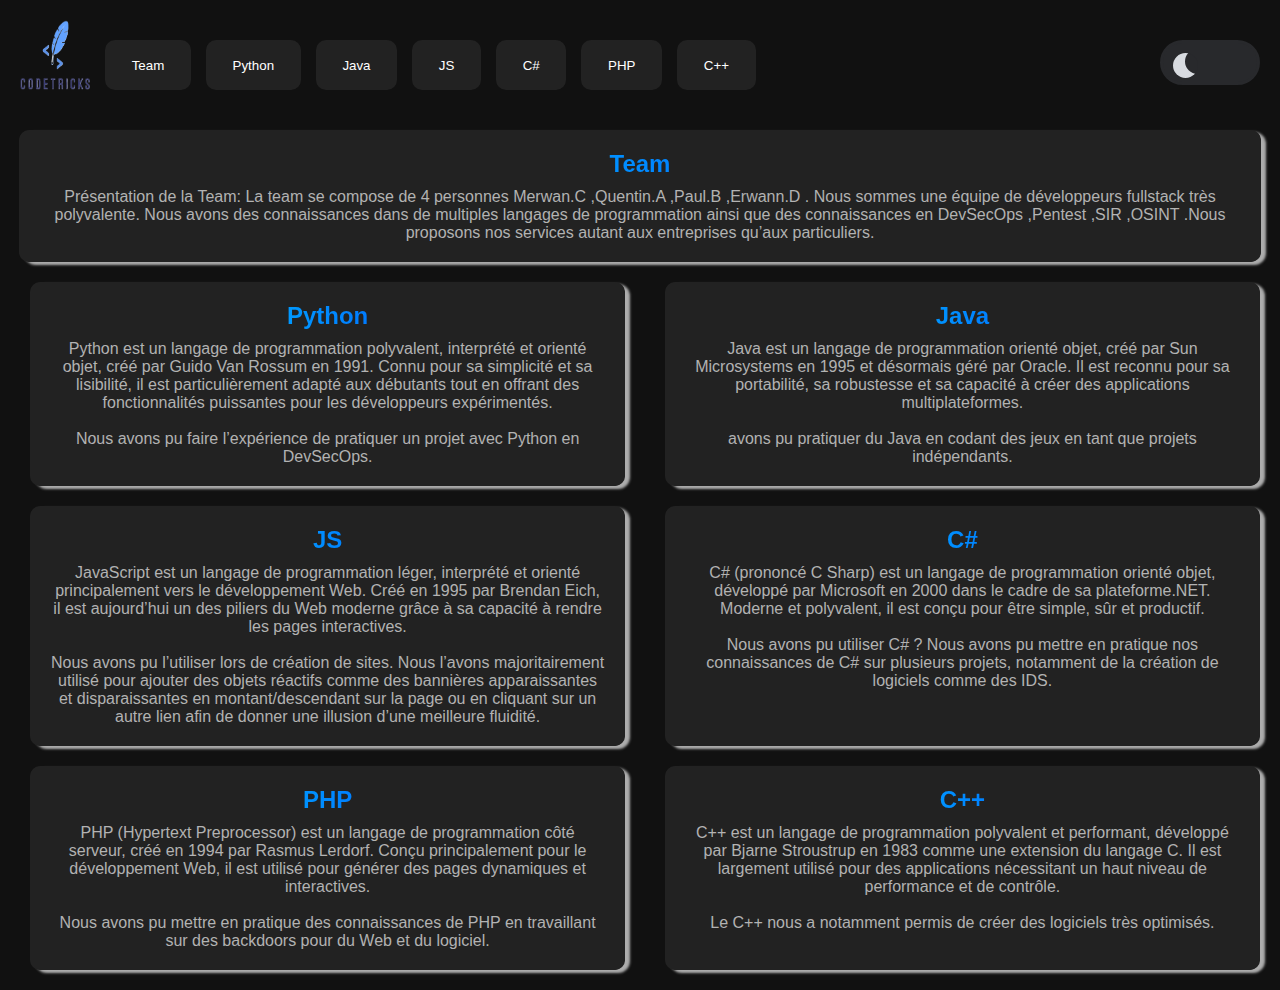
==== index.html @ 4ea1ec40 "pareil que les autre containers" ====
<!DOCTYPE html>
<html lang="fr">

<head>
  <meta charset="UTF-8">
  <link rel="stylesheet" type="text/css" href="style/style.css">
  <script type="text/javascript" src="JS/dynamic.js" defer></script>
  <title>Webdev groupe 5</title>
  <link rel="shortcut icon" href="photos/logo1.png">
</head>

<body>
  <nav>
    <div class="nav">
      <img src="photos/logo2.png" alt="logo" style="width: 70px; height: 70px; margin-bottom: 20px;">
      <button class="button-nav" role="button" style="text-decoration: none; color: inherit;"><a class="nav-link" href="#team">Team</a></button>
      <button class="button-nav" role="button" style="text-decoration: none; color: inherit;"><a class="nav-link" href="#python">Python</a></button>
      <button class="button-nav" role="button" style="text-decoration: none; color: inherit;"><a class="nav-link" href="#java">Java</a></button>
      <button class="button-nav" role="button" style="text-decoration: none; color: inherit;"><a class="nav-link" href="#js">JS</a></button>
      <button class="button-nav" role="button" style="text-decoration: none; color: inherit;"><a class="nav-link" href="#c/#">C#</a></button>
      <button class="button-nav" role="button" style="text-decoration: none; color: inherit;"><a class="nav-link" href="#php">PHP</a></button>
      <button class="button-nav" role="button" style="text-decoration: none; color: inherit;"><a class="nav-link" href="#c/+/+">C++</a></button>
      <div class="nightmode-toggle">
          <label class="switch-label">
            <input type="checkbox" class="checkbox" onchange="lightmodeToggle()">
            <span class="slider"></span>
          </label>
      </div>
    </div>
  </nav>

  <div class="f-container">
    <a href="team/index.html" style="color: inherit;text-decoration: none;">
      <div class="container-Team">
        <h2 class="container" id="team">Team</h2>
        <p>Présentation de la Team: La team se compose de 4 personnes Merwan.C ,Quentin.A ,Paul.B ,Erwann.D . Nous sommes une équipe de développeurs fullstack très polyvalente. Nous avons des connaissances dans de multiples langages de programmation ainsi que des connaissances en DevSecOps ,Pentest ,SIR ,OSINT .Nous proposons nos services autant aux entreprises qu’aux particuliers.</p>
      </div>
    </a>
  </div>

  <div class="grosse-flex">
    <a href="languages/python/index.html" class="flex-container">
      <div class="container-Python">
        <h2 class="container" id="python">Python</h2>
        <p> Python est un langage de programmation polyvalent, interprété et orienté objet, créé par Guido Van Rossum en 1991. Connu pour sa simplicité et sa lisibilité, il est particulièrement adapté aux débutants tout en offrant des fonctionnalités puissantes pour les développeurs expérimentés.</p>
        <br>
        <p>Nous avons pu faire l’expérience de pratiquer un projet avec Python en DevSecOps.</p>
      </div>
    </a>
  
    <a href="languages/java/index.html" class="flex-container">
      <div class="container-Java">
        <h2 class="container" id="java">Java</h2>
        <p>Java est un langage de programmation orienté objet, créé par Sun Microsystems en 1995 et désormais géré par Oracle. Il est reconnu pour sa portabilité, sa robustesse et sa capacité à créer des applications multiplateformes.</p> 
        <br>
        <p>avons pu pratiquer du Java en codant des jeux en tant que projets indépendants.</p>
      </div>
    </a>

    <a href="languages/javascript/index.html" class="flex-container">
      <div class="container-JS">
        <h2 class="container" id="js">JS</h2>
        <p>JavaScript est un langage de programmation léger, interprété et orienté principalement vers le développement Web. Créé en 1995 par Brendan Eich, il est aujourd’hui un des piliers du Web moderne grâce à sa capacité à rendre les pages interactives. </p>
        <br>
        <p>Nous avons pu l’utiliser lors de création de sites. Nous l’avons majoritairement utilisé pour ajouter des objets réactifs comme des bannières apparaissantes et disparaissantes en montant/descendant sur la page ou en cliquant sur un autre lien afin de donner une illusion d’une meilleure fluidité.</p>
      </div>
    </a>

    <a href="languages/Csharp/index.html" class="flex-container">
      <div class="container-C#">
        <h2 class="container" id="c#">C#</h2>
        <p>C# (prononcé C Sharp) est un langage de programmation orienté objet, développé par Microsoft en 2000 dans le cadre de sa plateforme.NET. Moderne et polyvalent, il est conçu pour être simple, sûr et productif. </p>
        <br>
        <p>Nous avons pu utiliser C# ? Nous avons pu mettre en pratique nos connaissances de C# sur plusieurs projets, notamment de la création de logiciels comme des IDS.</p>
      </div>
    </a>

    <a href="languages/PHP/index.html" class="flex-container">
      <div class="container-PHP">
        <h2 class="container" id="php">PHP</h2>
        <p>PHP (Hypertext Preprocessor) est un langage de programmation côté serveur, créé en 1994 par Rasmus Lerdorf. Conçu principalement pour le développement Web, il est utilisé pour générer des pages dynamiques et interactives. </p>
        <br>
        <p>Nous avons pu mettre en pratique des connaissances de PHP en travaillant sur des backdoors pour du Web et du logiciel.</p>
      </div>
    </a>

   
    <a href="languages/C++/index.html" class="flex-container">
      <div class="container-C++">
        <h2 class="container" id="c++">C++</h2>
        <p>C++ est un langage de programmation polyvalent et performant, développé par Bjarne Stroustrup en 1983 comme une extension du langage C. Il est largement utilisé pour des applications nécessitant un haut niveau de performance et de contrôle. </p>
        <br>
        <p>Le C++ nous a notamment permis de créer des logiciels très optimisés.</p>
      </div>
    </a>
  </div>

</body>
</html>
---- style/style.css ----
:root {
  --background-button: #222;
  --background-main: #111;
  --nav-link-color: white;
  --text-color: rgba(255, 255, 255, 0.658);
  --highlight-gradient: linear-gradient(4deg, #00ffd5, #002bff, #00ffd5);
  --header2-gradient: linear-gradient(to right, #00eeff, #0026ff)
}

.light-toggle{
  --background-button: #c2c4c6;
  --background-main: #eaeef2;
  --text-color: #0b0c0c;
  --nav-link-color: #0b0c0c;
  --highlight-gradient: linear-gradient(4deg, #00ffd5, #002bff, #00ffd5);
  /* --header2-gradient: [a changer] */
}

html{
  scroll-behavior: smooth;
}

body {
  background-color: var(--background-main);
  font-family: Arial, sans-serif;
  color: var(--text-color);
}

h2 {
  background-image: var(--header2-gradient);
  -webkit-background-clip: text;
  background-clip: text;
  -webkit-text-fill-color: transparent;
  margin-bottom: 10px;
}

p {
  color: var(--text-color);
}

* {
  box-sizing: border-box;
  margin: 0;
  padding: 0;
}

.nav {
  display: flex;
  flex-flow: row wrap;
  gap: 5px;
  align-items: center;
  margin: 20px;
}

nav.scrolled {
  display: flex;
  flex-flow: row wrap;
  gap: 5px;
  align-items: center;
  margin-top: 5px;
  margin-bottom: 5px;
  margin-left: 20px;
  margin-right: 20px;
  box-shadow: 0px 2px 4px var(--text-color);
  position: sticky;
}

.button-nav {
  padding: 0.6em 2em;
  width: fit-content;
  height: 50px;
  border: none;
  outline: none;
  color: var(--text-color);
  background: var(--background-main);
  cursor: pointer;
  position: relative;
  z-index: 0;
  border-radius: 10px;
  margin-left: 10px;
}

.button-nav:before {
  content: "";
  position: absolute;
  background: var(--highlight-gradient);
  top: -2px;
  left: -2px;
  background-size: 400%;
  z-index: -1;
  filter: blur(5px);
  width: calc(100% + 4px);
  height: calc(100% + 4px);
  animation: glowing-button-85 20s linear infinite, gradient-move 10s linear infinite;
  transition: opacity 0.3s ease-in-out;
  border-radius: 10px;
  opacity: 0;
}

.button-nav:hover:before {
  opacity: 1;
}

.button-nav:active {
  color: var(--background-main);
}

.button-nav:after {
  z-index: -1;
  content: "";
  position: absolute;
  width: 100%;
  height: 100%;
  background: var(--background-button);
  left: 0;
  top: 0;
  border-radius: 10px;
}

.nav-link {
  color: var(--text-color);
  text-decoration: none;
}

.nav-link:hover {
  color: var(--text-color);
  text-decoration: none;
}

.grosse-flex {
  display: flex;
  flex-wrap: wrap;
  justify-content: space-between;
  padding: 20px;
  gap: 20px;
}

/*
.flex-container {
  width: 48%;
  background-color: var(--background-button);
  border-radius: 12px;
  box-shadow: 0 4px 8px rgba(0, 0, 0, 0.1);
  overflow: hidden;
  padding: 20px;
  text-align: center;
  text-decoration: none;
  color: inherit;
}
*/

.flex-container {
  padding: 20px;
  width: 48%;
  border: none;
  outline: none;
  color: var(--text-color);
  background: var(--background-button); /*modifier ici avec une image pour avoir un background derierre nos containers*/
  cursor: pointer;
  position: relative;
  z-index: 0;
  border-radius: 12px;
  margin-left: 10px;
  text-align: center;
  text-decoration: none;
  color: inherit;
  box-shadow: 5px 2.5px 2.5px var(--text-color);
}

.flex-container:before {
  content: "";
  position: absolute;
  background: var(--highlight-gradient);
  top: -2px;
  left: -2px;
  background-size: 400%;
  z-index: -1;
  filter: blur(5px);
  width: calc(100% + 4px);
  height: calc(100% + 4px);
  animation: glowing-button-85 20s linear infinite, gradient-move 10s linear infinite;
  transition: opacity 0.3s ease-in-out;
  border-radius: 10px;
  opacity: 0;
}

.flex-container:hover:before {
  opacity: 1;
}

.flex-container:active {
  color: var(--background-main);
}

.flex-container:after {
  z-index: -1;
  content: "";
  position: absolute;
  width: 100%;
  height: 100%;
  background: var(--background-button);
  left: 0;
  top: 0;
  border-radius: 10px;
}

/* .f-container {
  width: 100%;
  background-color: var(--background-button);
  border-radius: 12px;
  box-shadow: 0 4px 8px rgba(0, 0, 0, 0.1);
  overflow: hidden;
  padding: 20px;
  text-align: center;
  gap: 40px;
  text-decoration: none;
  color: inherit;
} */

.f-container {
  padding: 20px;
  width: 97%;
  border: none;
  outline: none;
  color: var(--text-color);
  background: var(--background-button); /*modifier ici avec une image pour avoir un background derierre nos containers*/
  cursor: pointer;
  position: relative;
  z-index: 0;
  border-radius: 12px;
  margin: auto;
  text-align: center;
  text-decoration: none;
  color: inherit;
  box-shadow: 5px 2.5px 2.5px var(--text-color);
}

.f-container:before {
  content: "";
  position: absolute;
  background: var(--highlight-gradient);
  top: -2px;
  left: -2px;
  background-size: 400%;
  z-index: -1;
  filter: blur(5px);
  width: calc(100% + 4px);
  height: calc(100% + 4px);
  animation: glowing-button-85 20s linear infinite, gradient-move 10s linear infinite;
  transition: opacity 0.3s ease-in-out;
  border-radius: 10px;
  opacity: 0;
}

.f-container:hover:before {
  opacity: 1;
}

.f-container:active {
  color: var(--background-main);
}

.f-container:after {
  z-index: -1;
  content: "";
  position: absolute;
  width: 100%;
  height: 100%;
  background: var(--background-button);
  left: 0;
  top: 0;
  border-radius: 10px;
}

@media (max-width: 768px) {
  .flex-container {
      width: 98%;
  }
}

@keyframes glowing-button-85 {
  0% {
      background-position: 0 0;
  }
  50% {
      background-position: 400% 0;
  }
  100% {
      background-position: 0 0;
  }
}

@keyframes gradient-move {
  0% {
      background-position: 100% 100%;
  }
  100% {
      background-position: 0 0;
    }
  }

  .button-nav:active{
    color: #000
  }
  
  .button-nav:active:after{
    background: transparent;
  }

  .button-nav:hover:before{
    opacity: 1;
  }

  .button-nav:after {
    z-index: -1;
    content: "";
    position: absolute;
    width: 100%;
    height: 100%;
    background: var(--background main);
    left: 0;
    top: 0;
    border-radius: 10px;
  }

  .nightmode-toggle {
    margin-left: auto;
    position: relative;
    width: 100px;
    height: 50px;
    --light: #d8dbe0;
    --dark: #28292c;
    --link: rgb(27, 129, 112);
    --link-hover: rgb(24, 94, 82);
  }
  
  .switch-label {
    position: absolute;
    width: 100%;
    height: 90%;
    background-color: var(--dark);
    border-radius: 25px;
    cursor: pointer;
    border: 3px solid var(--dark);
  }
  
  .checkbox {
    position: absolute;
    display: none;
  }
  
  .slider {
    position: absolute;
    width: 100%;
    height: 100%;
    border-radius: 25px;
    -webkit-transition: 0.3s;
    transition: 0.3s;
  }
  
  .checkbox:checked ~ .slider {
    background-color: var(--light);
  }
  
  .slider::before {
    content: "";
    position: absolute;
    top: 10px;
    left: 10px;
    width: 25px;
    height: 25px;
    border-radius: 50%;
    -webkit-box-shadow: inset 12px -4px 0px 0px var(--light);
    box-shadow: inset 12px -4px 0px 0px var(--light);
    background-color: var(--dark);
    -webkit-transition: 0.3s;
    transition: 0.3s;
  }
  
  .checkbox:checked ~ .slider::before {
    -webkit-transform: translateX(50px);
    -ms-transform: translateX(50px);
    transform: translateX(50px);
    background-color: var(--dark);
    -webkit-box-shadow: none;
    box-shadow: none;
  }

  .nav-link {
    color: var(--nav-link-color);
    text-decoration: none;
  }
  
  .nav-link:hover {
    color: var(--nav-link-color);
    text-decoration: none;
  }

  .container-Team {
    justify-content: space-around;
    background-color: var(--background main);
  }

  .container-Python {
    justify-content: space-around;
    background-color: var(--background main);
  }

  .container-Java {
    justify-content: space-around;
    background-color: var(--background main);
  }

  .container-JS {
    justify-content: space-around;
    background-color: var(--background main);
  }

  .container-C\# {
    justify-content: space-around;
    background-color: var(--background main);
  }

  .container-PHP {
    justify-content: space-around;
    background-color: var(--background main);
  }

  .container-C\+\+ {
    justify-content: space-around;
    background-color: var(--background main);
  }
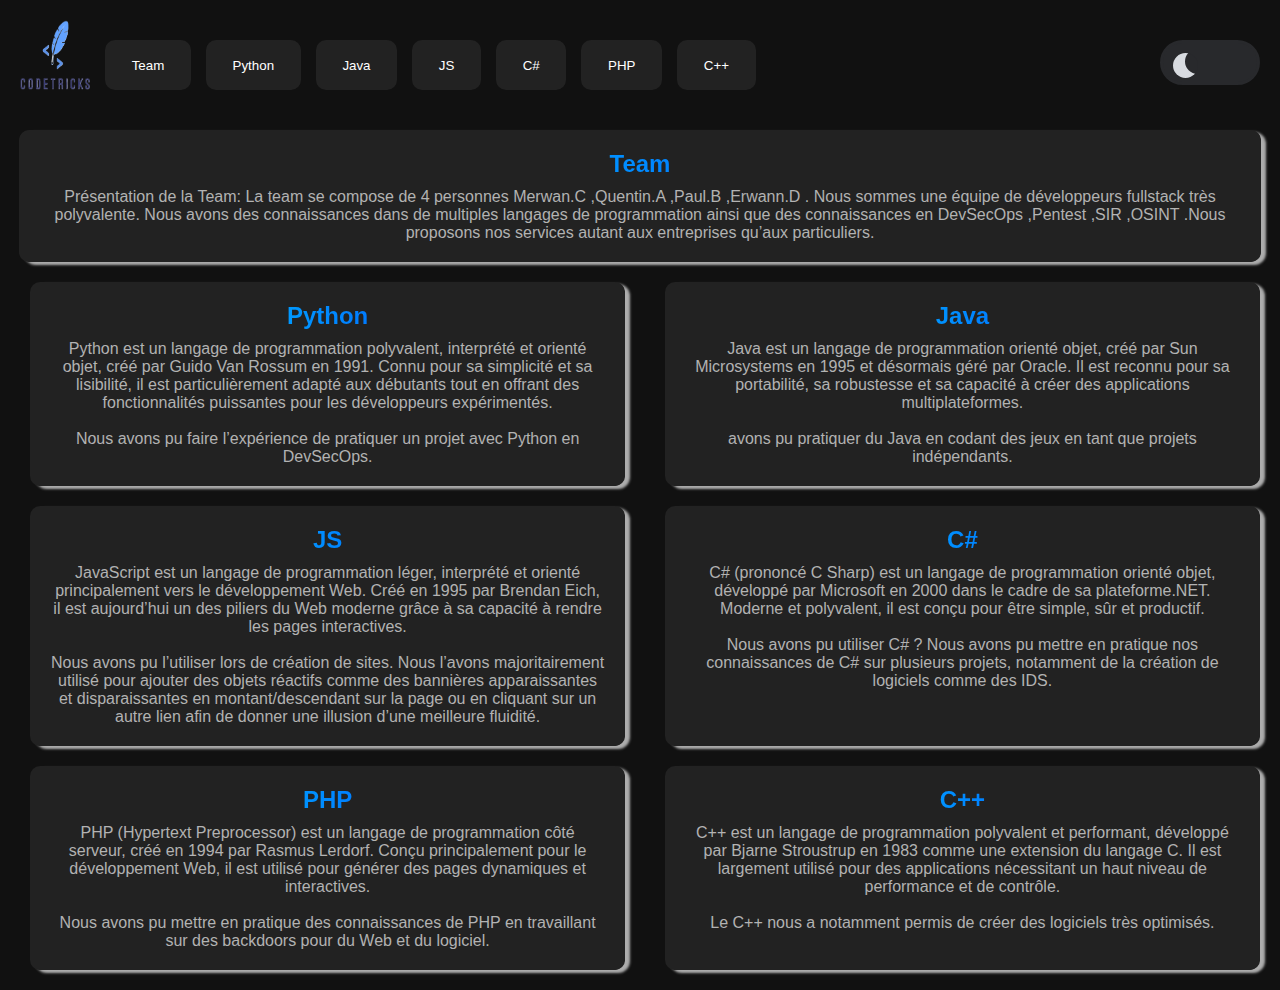
==== commit 1bd26b09: "liens fonctionnel" ====
--- a/index.html
+++ b/index.html
@@ -13,13 +13,13 @@
   <nav>
     <div class="nav">
       <img src="photos/logo2.png" alt="logo" style="width: 70px; height: 70px; margin-bottom: 20px;">
-      <button class="button-nav" role="button" style="text-decoration: none; color: inherit;"><a class="nav-link" href="#team">Team</a></button>
-      <button class="button-nav" role="button" style="text-decoration: none; color: inherit;"><a class="nav-link" href="#python">Python</a></button>
-      <button class="button-nav" role="button" style="text-decoration: none; color: inherit;"><a class="nav-link" href="#java">Java</a></button>
-      <button class="button-nav" role="button" style="text-decoration: none; color: inherit;"><a class="nav-link" href="#js">JS</a></button>
-      <button class="button-nav" role="button" style="text-decoration: none; color: inherit;"><a class="nav-link" href="#c/#">C#</a></button>
-      <button class="button-nav" role="button" style="text-decoration: none; color: inherit;"><a class="nav-link" href="#php">PHP</a></button>
-      <button class="button-nav" role="button" style="text-decoration: none; color: inherit;"><a class="nav-link" href="#c/+/+">C++</a></button>
+      <a class="nav-link" href="#team"><button class="button-nav" role="button" style="text-decoration: none; color: inherit;">Team</button></a>
+      <a class="nav-link" href="#python"><button class="button-nav" role="button" style="text-decoration: none; color: inherit;">Python</button></a>
+      <a class="nav-link" href="#java"><button class="button-nav" role="button" style="text-decoration: none; color: inherit;">Java</button></a>
+      <a class="nav-link" href="#js"><button class="button-nav" role="button" style="text-decoration: none; color: inherit;">JS</button></a>
+      <a class="nav-link" href="#csh"><button class="button-nav" role="button" style="text-decoration: none; color: inherit;">C#</button></a>
+      <a class="nav-link" href="#php"><button class="button-nav" role="button" style="text-decoration: none; color: inherit;">PHP</button></a>
+      <a class="nav-link" href="#cpp"><button class="button-nav" role="button" style="text-decoration: none; color: inherit;">C++</button></a>
       <div class="nightmode-toggle">
           <label class="switch-label">
             <input type="checkbox" class="checkbox" onchange="lightmodeToggle()">
@@ -68,7 +68,7 @@
 
     <a href="languages/Csharp/index.html" class="flex-container">
       <div class="container-C#">
-        <h2 class="container" id="c#">C#</h2>
+        <h2 class="container" id="csh">C#</h2>
         <p>C# (prononcé C Sharp) est un langage de programmation orienté objet, développé par Microsoft en 2000 dans le cadre de sa plateforme.NET. Moderne et polyvalent, il est conçu pour être simple, sûr et productif. </p>
         <br>
         <p>Nous avons pu utiliser C# ? Nous avons pu mettre en pratique nos connaissances de C# sur plusieurs projets, notamment de la création de logiciels comme des IDS.</p>
@@ -87,7 +87,7 @@
    
     <a href="languages/C++/index.html" class="flex-container">
       <div class="container-C++">
-        <h2 class="container" id="c++">C++</h2>
+        <h2 class="container" id="cpp">C++</h2>
         <p>C++ est un langage de programmation polyvalent et performant, développé par Bjarne Stroustrup en 1983 comme une extension du langage C. Il est largement utilisé pour des applications nécessitant un haut niveau de performance et de contrôle. </p>
         <br>
         <p>Le C++ nous a notamment permis de créer des logiciels très optimisés.</p>
--- a/style/style.css
+++ b/style/style.css
@@ -4,7 +4,8 @@
   --nav-link-color: white;
   --text-color: rgba(255, 255, 255, 0.658);
   --highlight-gradient: linear-gradient(4deg, #00ffd5, #002bff, #00ffd5);
-  --header2-gradient: linear-gradient(to right, #00eeff, #0026ff)
+  --header2-gradient: linear-gradient(to right, #00eeff, #0026ff);
+  --background-pic: url(https://i.ibb.co/FgGzq1P/De-Watermark-ai-1732176934030.png)
 }
 
 .light-toggle{
@@ -14,6 +15,7 @@
   --nav-link-color: #0b0c0c;
   --highlight-gradient: linear-gradient(4deg, #00ffd5, #002bff, #00ffd5);
   /* --header2-gradient: [a changer] */
+  --background-pic: url(https://i.ibb.co/VNQQZbS/Design-sans-titre.png)
 }
 
 html{
@@ -155,7 +157,7 @@
   border: none;
   outline: none;
   color: var(--text-color);
-  background: var(--background-button); /*modifier ici avec une image pour avoir un background derierre nos containers*/
+  background-image: var(--background-pic); /*modifier ici avec une image pour avoir un background derierre nos containers*/
   cursor: pointer;
   position: relative;
   z-index: 0;
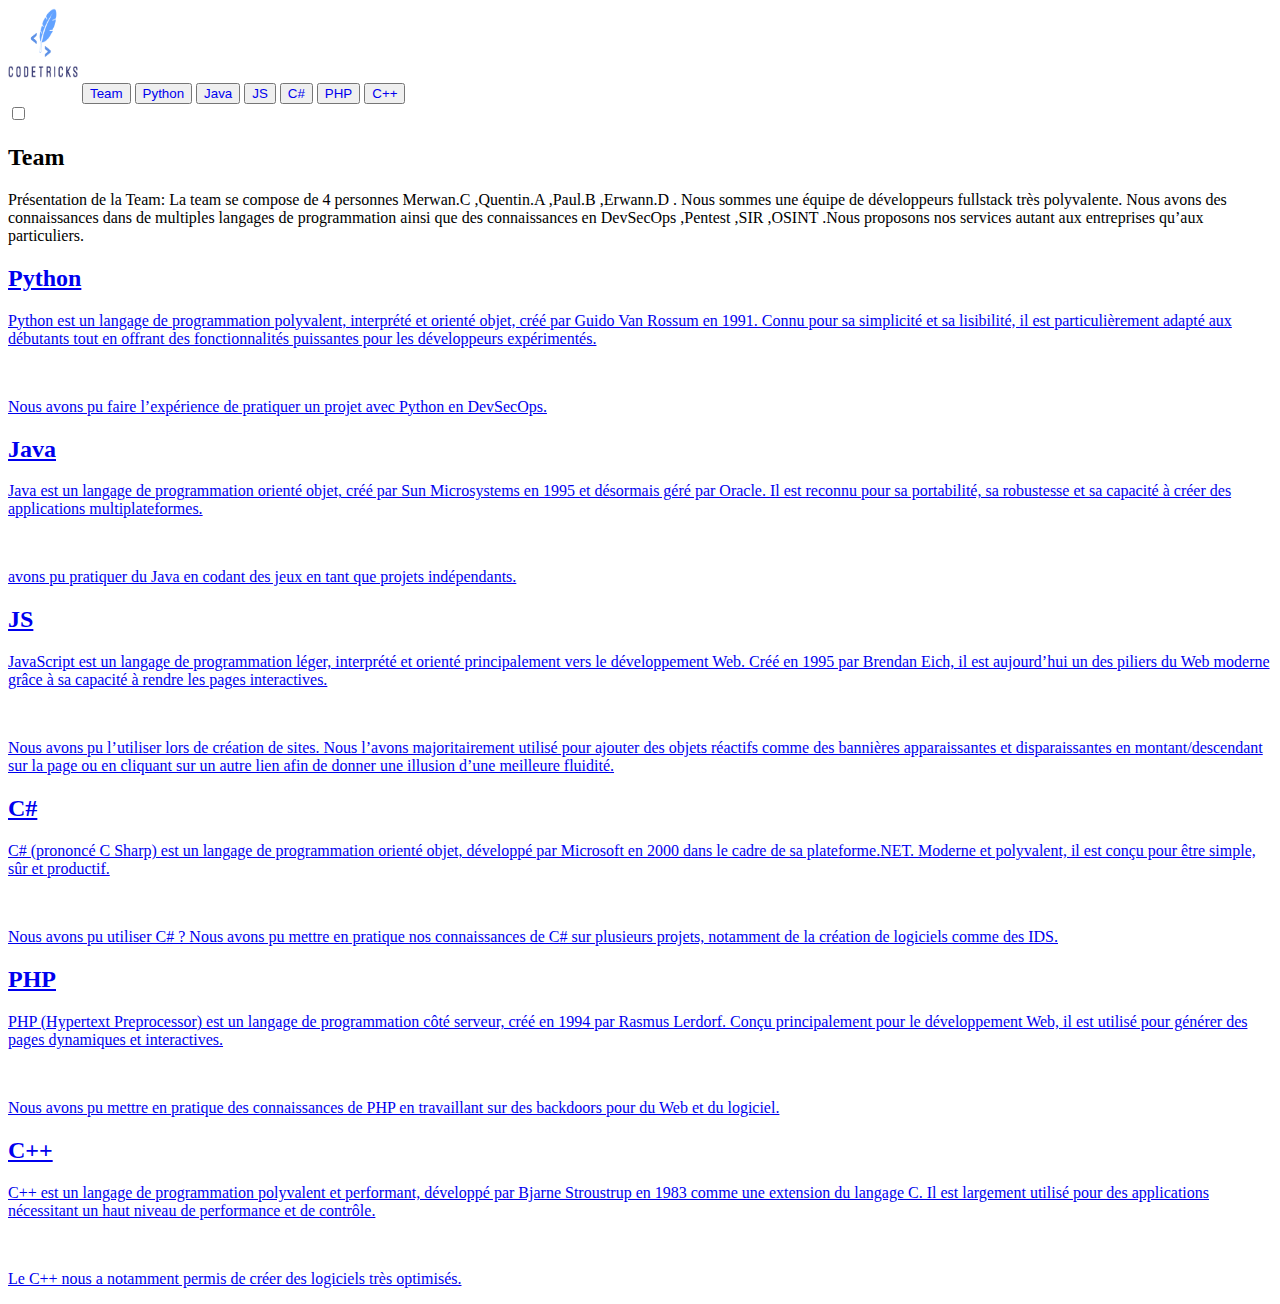
==== commit 794efca1: "dzd" ====
--- a/index.html
+++ b/index.html
@@ -3,7 +3,7 @@
 
 <head>
   <meta charset="UTF-8">
-  <link rel="stylesheet" type="text/css" href="style/style.css">
+  <link rel="stylesheet" type="text/css" href="Style/style.css">
   <script type="text/javascript" src="JS/dynamic.js" defer></script>
   <title>Webdev groupe 5</title>
   <link rel="shortcut icon" href="photos/logo1.png">
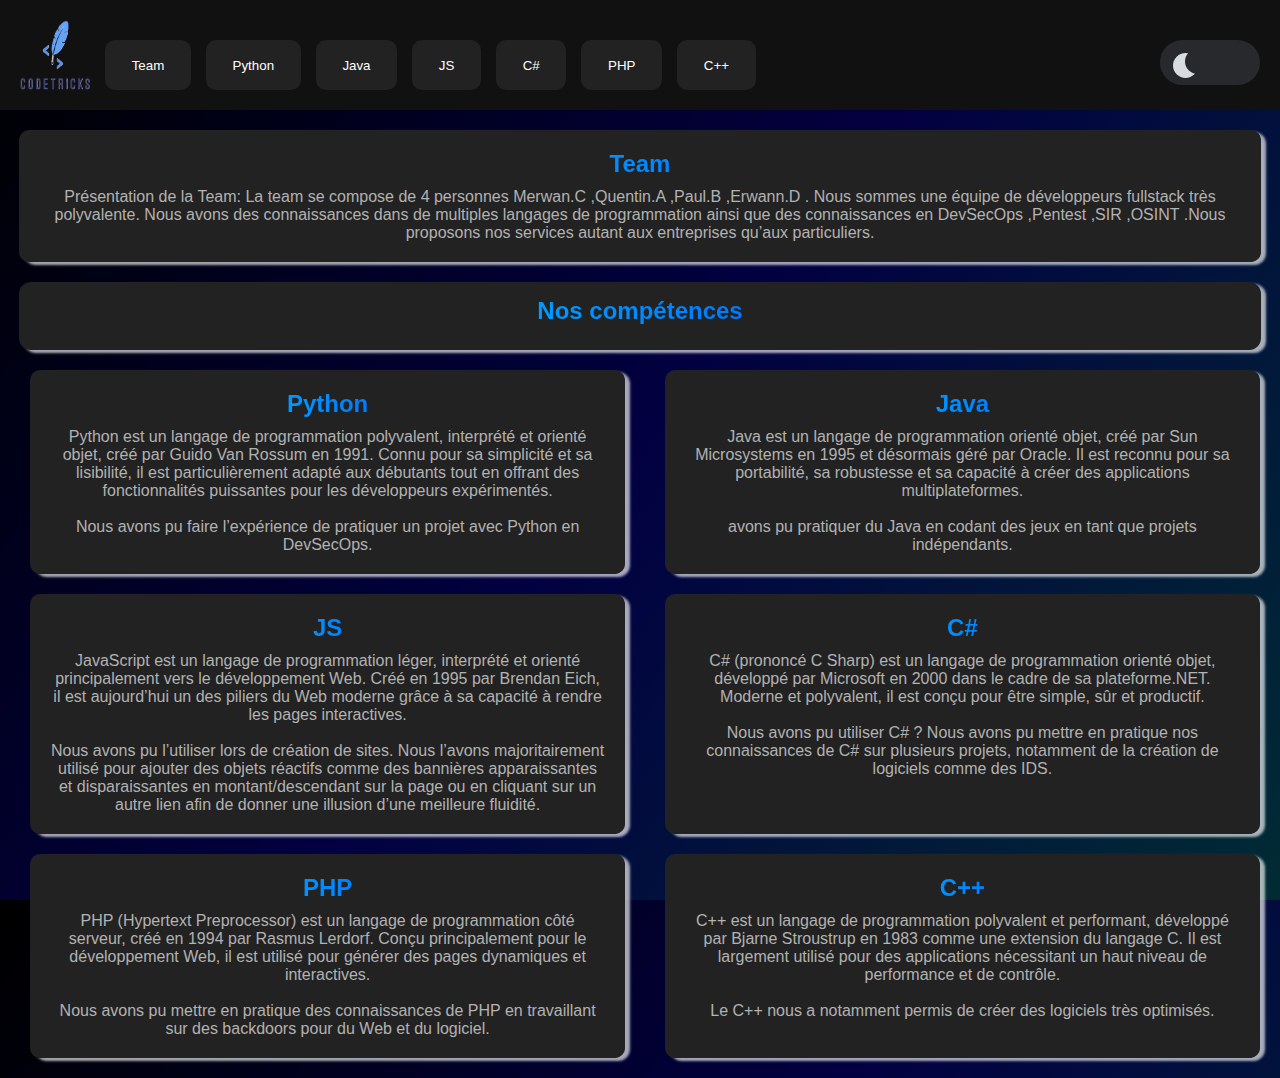
==== commit f3fcba50: "add-f-container-2" ====
--- a/index.html
+++ b/index.html
@@ -34,6 +34,13 @@
       <div class="container-Team">
         <h2 class="container" id="team">Team</h2>
         <p>Présentation de la Team: La team se compose de 4 personnes Merwan.C ,Quentin.A ,Paul.B ,Erwann.D . Nous sommes une équipe de développeurs fullstack très polyvalente. Nous avons des connaissances dans de multiples langages de programmation ainsi que des connaissances en DevSecOps ,Pentest ,SIR ,OSINT .Nous proposons nos services autant aux entreprises qu’aux particuliers.</p>
+      </div>
+    </a>
+  </div>
+
+<div class="f-container2"> 
+      <div class="container-Team">
+        <h2 class="container" id="team">Nos compétences</h2>
       </div>
     </a>
   </div>
--- a/Style/style.css
+++ b/Style/style.css
@@ -0,0 +1,645 @@
+:root {
+  --background-button: #222;
+  --background-main: #111;
+  --nav-link-color: white;
+  --text-color: rgba(255, 255, 255, 0.658);
+  --highlight-gradient: linear-gradient(4deg, #00ffd5, #002bff, #00ffd5);
+  --header2-gradient: linear-gradient(to right, #00eeff, #0026ff);
+  --background-pic: url('../photos/background.png');
+  --background-gradient: linear-gradient(128deg, #000000 0%, #020041 50%, #002B34 100%);
+}
+
+.light-toggle{
+  --background-button: #c2c4c6;
+  --background-main: #eaeef2;
+  --text-color: #0b0c0c;
+  --nav-link-color: #0b0c0c;
+  --highlight-gradient: linear-gradient(4deg, #00ffd5, #002bff, #00ffd5);
+  /* --header2-gradient: [a changer] */
+  --background-pic: url('../photos/background..png');
+  --background-gradient: linear-gradient(128deg, #ffffff 0%, #00bae9 100%, #0096b4 100%);
+}
+
+html{
+  height: 100%;
+  background-color: var(--background-main);
+  background: var(--background-gradient);
+  scroll-behavior: smooth;
+}
+
+body {
+  font-family: Arial, sans-serif;
+  color: var(--text-color);
+}
+
+h2 {
+  background-image: var(--header2-gradient);
+  -webkit-background-clip: text;
+  background-clip: text;
+  -webkit-text-fill-color: transparent;
+  margin-bottom: 10px;
+}
+
+p {
+  color: var(--text-color);
+}
+
+* {
+  box-sizing: border-box;
+  margin: 0;
+  padding: 0;
+}
+
+.nav {
+  background-color: var(--background-main);
+  display: flex;
+  flex-flow: row wrap;
+  gap: 5px;
+  align-items: center;
+  padding: 20px;
+  padding-bottom: 0px;
+  margin-bottom: 20px;
+}
+
+nav.scrolled {
+  display: flex;
+  flex-flow: row wrap;
+  gap: 5px;
+  align-items: center;
+  margin-top: 5px;
+  margin-bottom: 5px;
+  margin-left: 20px;
+  margin-right: 20px;
+  box-shadow: 0px 2px 4px var(--text-color);
+  position: sticky;
+}
+
+.button-nav {
+  padding: 0.6em 2em;
+  width: fit-content;
+  height: 50px;
+  border: none;
+  outline: none;
+  color: var(--text-color);
+  background: var(--background-main);
+  cursor: pointer;
+  position: relative;
+  z-index: 0;
+  border-radius: 10px;
+  margin-left: 10px;
+}
+
+.button-nav:before {
+  content: "";
+  position: absolute;
+  background: var(--highlight-gradient);
+  top: -2px;
+  left: -2px;
+  background-size: 400%;
+  z-index: -1;
+  filter: blur(5px);
+  width: calc(100% + 4px);
+  height: calc(100% + 4px);
+  animation: glowing-button-85 20s linear infinite, gradient-move 10s linear infinite;
+  transition: opacity 0.3s ease-in-out;
+  border-radius: 10px;
+  opacity: 0;
+}
+
+.button-nav:hover:before {
+  opacity: 1;
+}
+
+.button-nav:active {
+  color: var(--background-main);
+}
+
+.button-nav:after {
+  z-index: -1;
+  content: "";
+  position: absolute;
+  width: 100%;
+  height: 100%;
+  background: var(--background-button);
+  left: 0;
+  top: 0;
+  border-radius: 10px;
+}
+
+.nav-link {
+  color: var(--text-color);
+  text-decoration: none;
+}
+
+.nav-link:hover {
+  color: var(--text-color);
+  text-decoration: none;
+}
+
+.grosse-flex {
+  display: flex;
+  flex-wrap: wrap;
+  justify-content: space-between;
+  padding: 20px;
+  gap: 20px;
+}
+
+/*
+.flex-container {
+  width: 48%;
+  background-color: var(--background-button);
+  border-radius: 12px;
+  box-shadow: 0 4px 8px rgba(0, 0, 0, 0.1);
+  overflow: hidden;
+  padding: 20px;
+  text-align: center;
+  text-decoration: none;
+  color: inherit;
+}
+*/
+
+.flex-container {
+  padding: 20px;
+  width: 48%;
+  border: none;
+  outline: none;
+  color: var(--text-color);
+  background-image: var(--background-button); /*modifier ici avec une image pour avoir un background derierre nos containers*/
+  background-size: cover;
+  background-position: center;
+  background-repeat:no-repeat;
+  cursor: pointer;
+  position: relative;
+  z-index: 0;
+  border-radius: 12px;
+  margin-left: 10px;
+  text-align: center;
+  text-decoration: none;
+  color: inherit;
+  box-shadow: 5px 2.5px 2.5px var(--text-color);
+}
+
+.flex-container:before {
+  content: "";
+  position: absolute;
+  background: var(--highlight-gradient);
+  top: -2px;
+  left: -2px;
+  background-size: 400%;
+  z-index: -1;
+  filter: blur(5px);
+  width: calc(100% + 4px);
+  height: calc(100% + 4px);
+  animation: glowing-button-85 20s linear infinite, gradient-move 10s linear infinite;
+  transition: opacity 0.3s ease-in-out;
+  border-radius: 10px;
+  opacity: 0;
+}
+
+.flex-container:hover:before {
+  opacity: 1;
+}
+
+.flex-container:active {
+  color: var(--background-main);
+}
+
+.flex-container:after {
+  z-index: -1;
+  content: "";
+  position: absolute;
+  width: 100%;
+  height: 100%;
+  background: var(--background-button);
+  background-size: cover;
+  background-position: center;
+  background-repeat:no-repeat;
+  left: 0;
+  top: 0;
+  border-radius: 10px;
+}
+
+/* .f-container {
+  width: 100%;
+  background-color: var(--background-button);
+  border-radius: 12px;
+  box-shadow: 0 4px 8px rgba(0, 0, 0, 0.1);
+  overflow: hidden;
+  padding: 20px;
+  text-align: center;
+  gap: 40px;
+  text-decoration: none;
+  color: inherit;
+} */
+
+.f-container {
+  padding: 20px;
+  width: 97%;
+  border: none;
+  outline: none;
+  color: var(--text-color);
+  background: var(--background-button); /*modifier ici avec une image pour avoir un background derierre nos containers*/
+  cursor: pointer;
+  position: relative;
+  z-index: 0;
+  border-radius: 12px;
+  margin: auto;
+  text-align: center;
+  text-decoration: none;
+  color: inherit;
+  box-shadow: 5px 2.5px 2.5px var(--text-color);
+
+}
+
+.f-container2 {
+  padding: 15px;
+  width: 97%;
+  border: none;
+  outline: none;
+  color: var(--text-color);
+  background: var(--background-button); /*modifier ici avec une image pour avoir un background derierre nos containers*/
+  cursor: pointer;
+  position: relative;
+  z-index: 0;
+  border-radius: 12px;
+  margin: auto;
+  text-align: center;
+  text-decoration: none;
+  color: inherit;
+  box-shadow: 5px 2.5px 2.5px var(--text-color);
+  margin-top: 20px;
+}
+
+
+.f-container:before {
+  content: "";
+  position: absolute;
+  background: var(--highlight-gradient);
+  top: -2px;
+  left: -2px;
+  background-size: 400%;
+  z-index: -1;
+  filter: blur(5px);
+  width: calc(100% + 4px);
+  height: calc(100% + 4px);
+  animation: glowing-button-85 20s linear infinite, gradient-move 10s linear infinite;
+  transition: opacity 0.3s ease-in-out;
+  border-radius: 10px;
+  opacity: 0;
+}
+
+.f-container:hover:before {
+  opacity: 1;
+}
+
+.f-container:active {
+  color: var(--background-main);
+}
+
+.f-container:after {
+  z-index: -1;
+  content: "";
+  position: absolute;
+  width: 100%;
+  height: 100%;
+  background: var(--background-button);
+  left: 0;
+  top: 0;
+  border-radius: 10px;
+}
+
+@media (max-width: 768px) {
+  .flex-container {
+      width: 98%;
+  }
+}
+
+@keyframes glowing-button-85 {
+  0% {
+      background-position: 0 0;
+  }
+  50% {
+      background-position: 400% 0;
+  }
+  100% {
+      background-position: 0 0;
+  }
+}
+
+@keyframes gradient-move {
+  0% {
+      background-position: 100% 100%;
+  }
+  100% {
+      background-position: 0 0;
+    }
+  }
+
+  .button-nav:active{
+    color: #000
+  }
+  
+  .button-nav:active:after{
+    background: transparent;
+  }
+
+  .button-nav:hover:before{
+    opacity: 1;
+  }
+
+  .button-nav:after {
+    z-index: -1;
+    content: "";
+    position: absolute;
+    width: 100%;
+    height: 100%;
+    left: 0;
+    top: 0;
+    border-radius: 10px;
+  }
+
+  .nightmode-toggle {
+    margin-left: auto;
+    position: relative;
+    width: 100px;
+    height: 50px;
+    --light: #d8dbe0;
+    --dark: #28292c;
+    --link: rgb(27, 129, 112);
+    --link-hover: rgb(24, 94, 82);
+  }
+  
+  .switch-label {
+    position: absolute;
+    width: 100%;
+    height: 90%;
+    background-color: var(--dark);
+    border-radius: 25px;
+    cursor: pointer;
+    border: 3px solid var(--dark);
+  }
+  
+  .checkbox {
+    position: absolute;
+    display: none;
+  }
+  
+  .slider {
+    position: absolute;
+    width: 100%;
+    height: 100%;
+    border-radius: 25px;
+    -webkit-transition: 0.3s;
+    transition: 0.3s;
+  }
+  
+  .checkbox:checked ~ .slider {
+    background-color: var(--light);
+  }
+  
+  .slider::before {
+    content: "";
+    position: absolute;
+    top: 10px;
+    left: 10px;
+    width: 25px;
+    height: 25px;
+    border-radius: 50%;
+    -webkit-box-shadow: inset 12px -4px 0px 0px var(--light);
+    box-shadow: inset 12px -4px 0px 0px var(--light);
+    background-color: var(--dark);
+    -webkit-transition: 0.3s;
+    transition: 0.3s;
+  }
+  
+  .checkbox:checked ~ .slider::before {
+    -webkit-transform: translateX(50px);
+    -ms-transform: translateX(50px);
+    transform: translateX(50px);
+    background-color: var(--dark);
+    -webkit-box-shadow: none;
+    box-shadow: none;
+  }
+
+  .nav-link {
+    color: var(--nav-link-color);
+    text-decoration: none;
+  }
+  
+  .nav-link:hover {
+    color: var(--nav-link-color);
+    text-decoration: none;
+  }
+
+  .container-Team {
+    justify-content: space-around;
+  }
+
+  .container-Python {
+    justify-content: space-around;
+  }
+
+  .container-Java {
+    justify-content: space-around;
+  }
+
+  .container-JS {
+    justify-content: space-around;
+  }
+
+  .container-C\# {
+    justify-content: space-around;
+  }
+
+  .container-PHP {
+    justify-content: space-around;
+  }
+
+  .container-C\+\+ {
+    justify-content: space-around;
+  }
+
+  .big-div {
+    width: 97%;
+    background-color: var(--background-button);
+    border-radius: 12px;
+    box-shadow: 0 4px 8px rgba(0, 0, 0, 0.1);
+    overflow: hidden;
+    padding: 20px;
+    text-align: center;
+    gap: 40px;
+    text-decoration: none;
+    color: inherit;
+    box-shadow: 5px 2.5px 2.5px var(--text-color);
+  }
+
+  .carousel {
+    position: relative;
+    width: 97%;
+    max-width: 97%;
+    height: auto;
+    overflow: hidden;
+    border-radius: 8px;
+    box-shadow: 0 2px 6px rgba(0, 0, 0, 0.2);
+    margin: 0 auto;
+}
+
+.carousel-track {
+    display: flex;
+    transition: transform 0.5s ease-in-out;
+    height: auto;
+}
+
+.carousel-item {
+  min-width: 100%;
+  flex: 0 0 100%;
+}
+
+
+.carousel-item img {
+    width: 100%;
+    height: auto;
+    border-radius: 8px;
+    object-fit: cover;
+}
+
+.carousel-button {
+    position: absolute;
+    top: 50%;
+    transform: translateY(-50%);
+    background-color: rgba(0, 0, 0, 0.5);
+    color: white;
+    border: none;
+    padding: 10px;
+    cursor: pointer;
+    border-radius: 50%;
+    z-index: 1000;
+}
+
+.carousel-button.left {
+    left: 10px;
+}
+
+.carousel-button.right {
+    right: 10px;
+}
+
+.carousel-button:disabled {
+    opacity: 0.5;
+    cursor: not-allowed;
+}
+
+.main{
+  background-color:var(--background-main);
+  color:var(--text-color);
+  font-family: Arial, sans-serif;
+  margin: 0;
+  padding: 30px;
+}
+
+.container-q{
+  padding: 25px;
+  width: 95%;
+  border: none;
+  outline: none;
+  color: var(--text-color);
+  background: var(--background-button);
+  cursor: pointer;
+  position: relative;
+  z-index: 0;
+  border-radius: 12px;
+  margin-left: 10px;
+  text-align: center;
+  text-decoration: none;
+  color: inherit;
+  box-shadow: 5px 2.5px 2.5px var(--text-color);
+}
+
+.Guardiaphoto-q{
+  width: 150px;
+  height: 200px;
+  position: relative;
+  top: 0px;
+  left: 0px;
+  border-radius: 30%; 
+  border: 2px solid white;
+}
+
+.titre-quentin{
+  font-size: 2.5rem;
+  text-align: center;
+  margin-bottom: 10px;
+}
+.p{
+  font-size: 1.2rem;  
+  line-height: 1.6;
+  text-align: justify;
+  background-color: var(--background-button);
+} 
+.button-86 {
+  all: unset;
+  width: 100px;
+  height: 30px;
+  font-size: 16px;
+  background: transparent;
+  border: none;
+  position: relative;
+  color: #f0f0f0;
+  cursor: pointer;
+  z-index: 1;
+  padding: 10px 20px;
+  display: flex;
+  align-items: center;
+  justify-content: center;
+  white-space: nowrap;
+  user-select: none;
+  -webkit-user-select: none;
+  touch-action: manipulation;
+}
+
+.button-86::after,
+.button-86::before {
+  content: '';
+  position: center;
+  bottom: 0;
+  right: 0;
+  z-index: -99999;
+  transition: all .4s;
+}
+
+.button-86::before {
+  transform: translate(0%, 0%);
+  width: 100%;
+  height: 100%;
+  background: #28282d;
+  border-radius: 10px;
+}
+
+.button-86::after {
+  transform: translate(10px, 10px);
+  width: 35px;
+  height: 35px;
+  background: #ffffff15;
+  backdrop-filter: blur(5px);
+  -webkit-backdrop-filter: blur(5px);
+  border-radius: 50px;
+}
+
+.button-86:hover::before {
+  transform: translate(5%, 20%);
+  width: 110%;
+  height: 110%;
+}
+
+.button-86:hover::after {
+  border-radius: 10px;
+  transform: translate(0, 0);
+  width: 100%;
+  height: 100%;
+}
+
+.button-86:active::after {
+  transition: 0s;
+  transform: translate(0, 5%);
+}
+
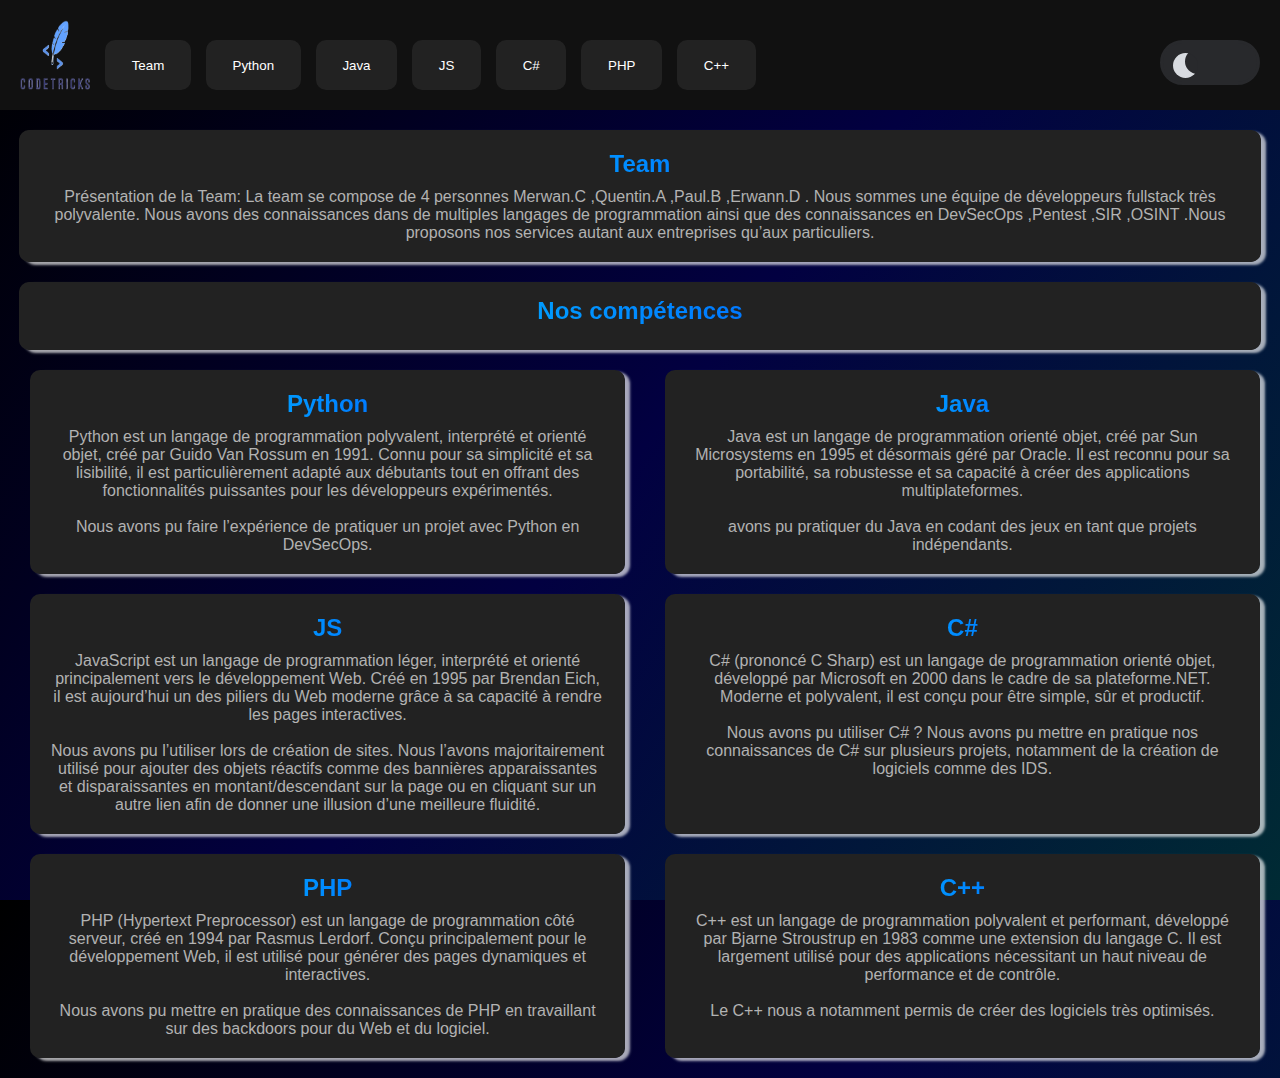
==== commit 7874f8fa: "Lightmode dépends de l'état du boutton au lieu de toggle quand on le clique" ====
--- a/index.html
+++ b/index.html
@@ -22,7 +22,7 @@
       <a class="nav-link" href="#cpp"><button class="button-nav" role="button" style="text-decoration: none; color: inherit;">C++</button></a>
       <div class="nightmode-toggle">
           <label class="switch-label">
-            <input type="checkbox" class="checkbox" onchange="lightmodeToggle()">
+            <input type="checkbox" class="checkbox" id="lightmode" onchange="checklightmode()">
             <span class="slider"></span>
           </label>
       </div>
--- a/Style/style.css
+++ b/Style/style.css
@@ -17,18 +17,18 @@
   --highlight-gradient: linear-gradient(4deg, #00ffd5, #002bff, #00ffd5);
   /* --header2-gradient: [a changer] */
   --background-pic: url('../photos/background..png');
-  --background-gradient: linear-gradient(128deg, #ffffff 0%, #00bae9 100%, #0096b4 100%);
+  --background-gradient: linear-gradient(128deg, #ffffff 0%, #aceeff 100%, #93edff 100%);
 }
 
 html{
   height: 100%;
+  scroll-behavior: smooth;
+}
+
+body {
+  font-family: Arial, sans-serif;
   background-color: var(--background-main);
   background: var(--background-gradient);
-  scroll-behavior: smooth;
-}
-
-body {
-  font-family: Arial, sans-serif;
   color: var(--text-color);
 }
 
@@ -251,6 +251,43 @@
 
 }
 
+.f-container:before {
+  content: "";
+  position: absolute;
+  background: var(--highlight-gradient);
+  top: -2px;
+  left: -2px;
+  background-size: 400%;
+  z-index: -1;
+  filter: blur(5px);
+  width: calc(100% + 4px);
+  height: calc(100% + 4px);
+  animation: glowing-button-85 20s linear infinite, gradient-move 10s linear infinite;
+  transition: opacity 0.3s ease-in-out;
+  border-radius: 10px;
+  opacity: 0;
+}
+
+.f-container:hover:before {
+  opacity: 1;
+}
+
+.f-container:active {
+  color: var(--background-main);
+}
+
+.f-container:after {
+  z-index: -1;
+  content: "";
+  position: absolute;
+  width: 100%;
+  height: 100%;
+  background: var(--background-button);
+  left: 0;
+  top: 0;
+  border-radius: 10px;
+}
+
 .f-container2 {
   padding: 15px;
   width: 97%;
@@ -258,7 +295,6 @@
   outline: none;
   color: var(--text-color);
   background: var(--background-button); /*modifier ici avec une image pour avoir un background derierre nos containers*/
-  cursor: pointer;
   position: relative;
   z-index: 0;
   border-radius: 12px;
@@ -270,8 +306,7 @@
   margin-top: 20px;
 }
 
-
-.f-container:before {
+.f-container2:before {
   content: "";
   position: absolute;
   background: var(--highlight-gradient);
@@ -288,15 +323,15 @@
   opacity: 0;
 }
 
-.f-container:hover:before {
+.f-container2:hover:before {
   opacity: 1;
 }
 
-.f-container:active {
+.f-container2:active {
   color: var(--background-main);
 }
 
-.f-container:after {
+.f-container2:after {
   z-index: -1;
   content: "";
   position: absolute;
@@ -310,6 +345,12 @@
 
 @media (max-width: 768px) {
   .flex-container {
+      width: 98%;
+  }
+}
+
+@media (max-width: 768px) {
+  .flex-container2 {
       width: 98%;
   }
 }
@@ -576,70 +617,118 @@
   text-align: justify;
   background-color: var(--background-button);
 } 
-.button-86 {
-  all: unset;
-  width: 100px;
-  height: 30px;
-  font-size: 16px;
-  background: transparent;
-  border: none;
+
+.bd-mrwn {
+  font-family: 'Roboto', sans-serif;
+  margin: 0;
+  padding: 0;
+  background-color: var(--background-gradient);
+  color: white;
+  display: flex;
+  flex-direction: column;
+  align-items: center;
+  justify-content: center;
+  height: 100vh;
+  text-align: center;
+  overflow: hidden;
   position: relative;
-  color: #f0f0f0;
-  cursor: pointer;
-  z-index: 1;
-  padding: 10px 20px;
+}
+
+.snowflakes {
+  position: absolute;
+  top: 0;
+  left: 0;
+  width: 100%;
+  height: 100%;
+  pointer-events: none;
+  z-index: -1;
+}
+
+.snowflake {
+  position: absolute;
+  top: -10px;
+  color: white;
+  font-size: 10px;
+  user-select: none;
+  animation: snow 10s linear infinite;
+}
+
+@keyframes snow {
+  to {
+      transform: translateY(100vh);
+  }
+}
+
+.snowflakes .snowflake:nth-child(odd) {
+  animation-duration: 12s;
+  animation-delay: -5s;
+}
+
+.snowflakes .snowflake:nth-child(even) {
+  animation-duration: 15s;
+  animation-delay: -3s;
+}
+
+
+.photo-container {
+  margin-top: 50px;
+  width: 200px;
+  height: 200px;
+  border-radius: 50%;
+  overflow: hidden;
+  border: 4px solid #fff;
+}
+
+.photo-container img {
+  width: 100%;
+  height: 100%;
+  object-fit: cover;
+}
+
+.name {
+  font-size: 48px;
+  font-weight: bold;
+  color: var(--header2-gradient);
+  margin-top: 20px;
+  text-shadow: var(--header2-gradient)
+}
+
+.bio {
+  margin-top: 20px;
+  font-size: 20px;
+  color: white;
+  background-color: black;
+  padding: 30px;
+  width: 80%;
+  max-width: 800px;
+  border-radius: 10px;
+}
+
+.buttons {
+  display: flex;
+  justify-content: center;
+  margin-top: 30px;
+}
+
+.button {
+  background-color: #333;
+  color: white;
+  border: 2px solid #444;
+  border-radius: 5px;
+  padding: 15px 30px;
+  margin: 0 10px;
+  text-decoration: none;
   display: flex;
   align-items: center;
   justify-content: center;
-  white-space: nowrap;
-  user-select: none;
-  -webkit-user-select: none;
-  touch-action: manipulation;
-}
-
-.button-86::after,
-.button-86::before {
-  content: '';
-  position: center;
-  bottom: 0;
-  right: 0;
-  z-index: -99999;
-  transition: all .4s;
-}
-
-.button-86::before {
-  transform: translate(0%, 0%);
-  width: 100%;
-  height: 100%;
-  background: #28282d;
-  border-radius: 10px;
-}
-
-.button-86::after {
-  transform: translate(10px, 10px);
-  width: 35px;
-  height: 35px;
-  background: #ffffff15;
-  backdrop-filter: blur(5px);
-  -webkit-backdrop-filter: blur(5px);
-  border-radius: 50px;
-}
-
-.button-86:hover::before {
-  transform: translate(5%, 20%);
-  width: 110%;
-  height: 110%;
-}
-
-.button-86:hover::after {
-  border-radius: 10px;
-  transform: translate(0, 0);
-  width: 100%;
-  height: 100%;
-}
-
-.button-86:active::after {
-  transition: 0s;
-  transform: translate(0, 5%);
-}
-
+  font-size: 18px;
+  transition: background-color 0.3s;
+}
+
+.button:hover {
+  background-color: #444;
+}
+
+.button i {
+  margin-right: 8px;
+}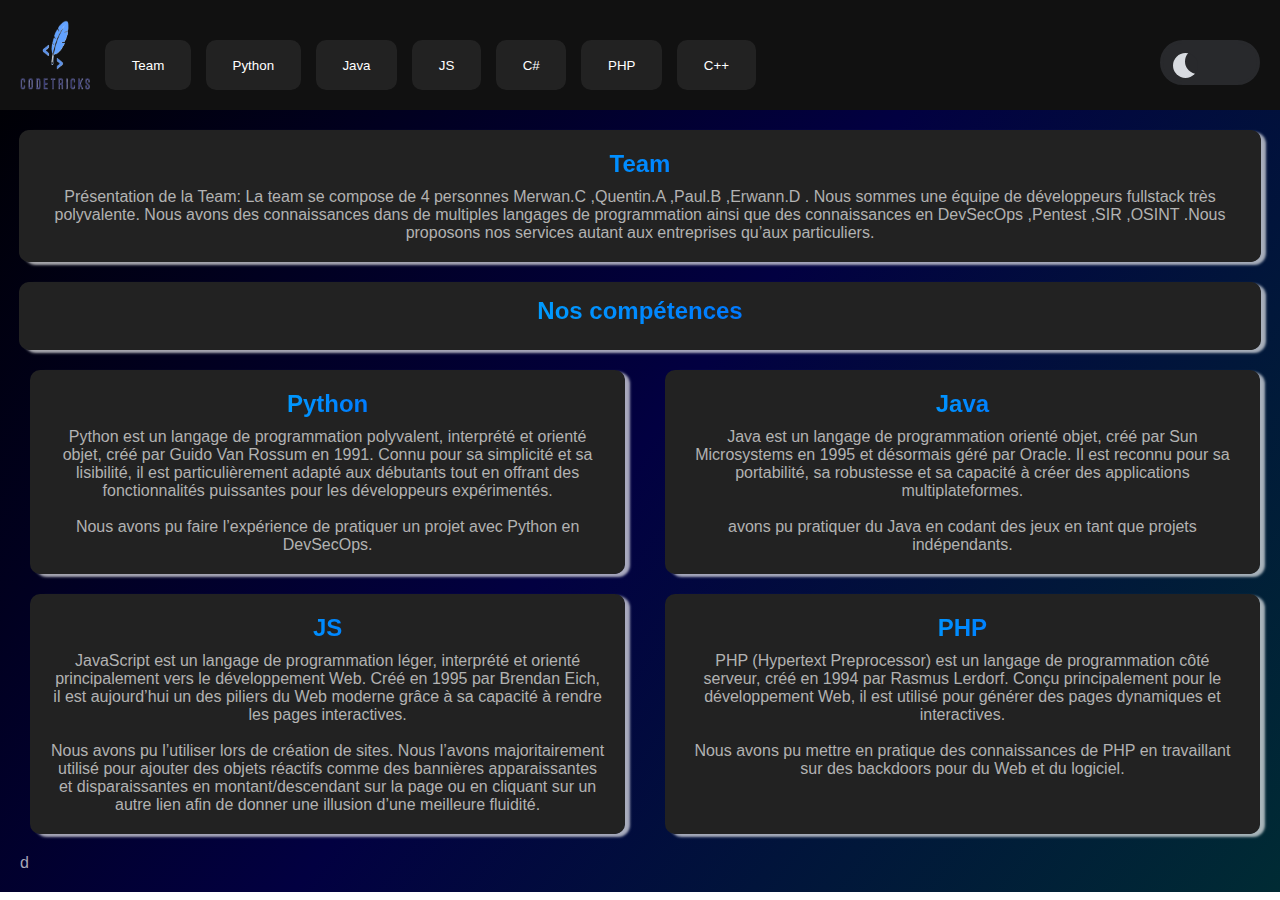
==== commit 396a3bab: "d" ====
--- a/index.html
+++ b/index.html
@@ -73,14 +73,7 @@
       </div>
     </a>
 
-    <a href="languages/Csharp/index.html" class="flex-container">
-      <div class="container-C#">
-        <h2 class="container" id="csh">C#</h2>
-        <p>C# (prononcé C Sharp) est un langage de programmation orienté objet, développé par Microsoft en 2000 dans le cadre de sa plateforme.NET. Moderne et polyvalent, il est conçu pour être simple, sûr et productif. </p>
-        <br>
-        <p>Nous avons pu utiliser C# ? Nous avons pu mettre en pratique nos connaissances de C# sur plusieurs projets, notamment de la création de logiciels comme des IDS.</p>
-      </div>
-    </a>
+    
 
     <a href="languages/PHP/index.html" class="flex-container">
       <div class="container-PHP">
@@ -89,17 +82,7 @@
         <br>
         <p>Nous avons pu mettre en pratique des connaissances de PHP en travaillant sur des backdoors pour du Web et du logiciel.</p>
       </div>
-    </a>
-
-   
-    <a href="languages/C++/index.html" class="flex-container">
-      <div class="container-C++">
-        <h2 class="container" id="cpp">C++</h2>
-        <p>C++ est un langage de programmation polyvalent et performant, développé par Bjarne Stroustrup en 1983 comme une extension du langage C. Il est largement utilisé pour des applications nécessitant un haut niveau de performance et de contrôle. </p>
-        <br>
-        <p>Le C++ nous a notamment permis de créer des logiciels très optimisés.</p>
-      </div>
-    </a>
+    </a>d
   </div>
 
 </body>
--- a/Style/style.css
+++ b/Style/style.css
@@ -7,6 +7,8 @@
   --header2-gradient: linear-gradient(to right, #00eeff, #0026ff);
   --background-pic: url('../photos/background.png');
   --background-gradient: linear-gradient(128deg, #000000 0%, #020041 50%, #002B34 100%);
+  --bio-background: #3f4041;
+  --text-color-bio: white;
 }
 
 .light-toggle{
@@ -15,20 +17,32 @@
   --text-color: #0b0c0c;
   --nav-link-color: #0b0c0c;
   --highlight-gradient: linear-gradient(4deg, #00ffd5, #002bff, #00ffd5);
-  /* --header2-gradient: [a changer] */
+  --header2-gradient: linear-gradient(to right, #00eeff, #0026ff);
   --background-pic: url('../photos/background..png');
   --background-gradient: linear-gradient(128deg, #ffffff 0%, #aceeff 100%, #93edff 100%);
+  --bio-background: #9fa0a1;
+  --text-color-bio: white;
 }
 
 html{
-  height: 100%;
+  height: auto;
   scroll-behavior: smooth;
+  font-family: Arial, sans-serif;
+  background-color: var(--background-main);
+  background: var(--background-gradient);
+  background-repeat: no-repeat;
+  background-size: cover;
+  background-position: center;
+  color: var(--text-color);
 }
 
 body {
   font-family: Arial, sans-serif;
   background-color: var(--background-main);
   background: var(--background-gradient);
+  background-repeat: no-repeat;
+  background-size: cover;
+  background-position: center;
   color: var(--text-color);
 }
 
@@ -501,10 +515,10 @@
   }
 
   .big-div {
-    width: 97%;
+    width: auto;
+    height: auto;
     background-color: var(--background-button);
     border-radius: 12px;
-    box-shadow: 0 4px 8px rgba(0, 0, 0, 0.1);
     overflow: hidden;
     padding: 20px;
     text-align: center;
@@ -512,6 +526,12 @@
     text-decoration: none;
     color: inherit;
     box-shadow: 5px 2.5px 2.5px var(--text-color);
+    align-self: center;
+    position: relative;
+    margin-top: 40px;
+    margin-bottom: 40px;
+    margin-left: 40px;
+    margin-right: 40px;
   }
 
   .carousel {
@@ -521,7 +541,6 @@
     height: auto;
     overflow: hidden;
     border-radius: 8px;
-    box-shadow: 0 2px 6px rgba(0, 0, 0, 0.2);
     margin: 0 auto;
 }
 
@@ -693,11 +712,19 @@
   text-shadow: var(--header2-gradient)
 }
 
+.nickname {
+  font-size: 24px;
+  font-weight: bold;
+  color: var(--header2-gradient);
+  margin-top: 10px;
+  text-shadow: var(--header2-gradient);
+}
+
 .bio {
   margin-top: 20px;
   font-size: 20px;
-  color: white;
-  background-color: black;
+  color: var(--text-color-bio);
+  background-color: var(--bio-background);
   padding: 30px;
   width: 80%;
   max-width: 800px;
@@ -731,4 +758,43 @@
 
 .button i {
   margin-right: 8px;
-}+}
+
+.numbers {
+  position: absolute;
+  top: 0;
+  left: 0;
+  width: 100%;
+  height: 100%;
+  pointer-events: none;
+  z-index: -1;
+  font-family: 'Courier New', monospace;
+  color: #ff0000;
+  font-size: 18px;
+  white-space: nowrap;
+}
+
+.number {
+  position: absolute;
+  top: -10px;
+  color: #ff0000;
+  font-size: 20px;
+  user-select: none;
+  animation: snow 10s linear infinite;
+}
+
+@keyframes snow {
+  to {
+    transform: translateY(100vh);
+  }
+}
+
+.numbers .number:nth-child(odd) {
+  animation-duration: 12s;
+  animation-delay: -5s;
+}
+
+.numbers .number:nth-child(even) {
+  animation-duration: 15s;
+  animation-delay: -3s;
+}
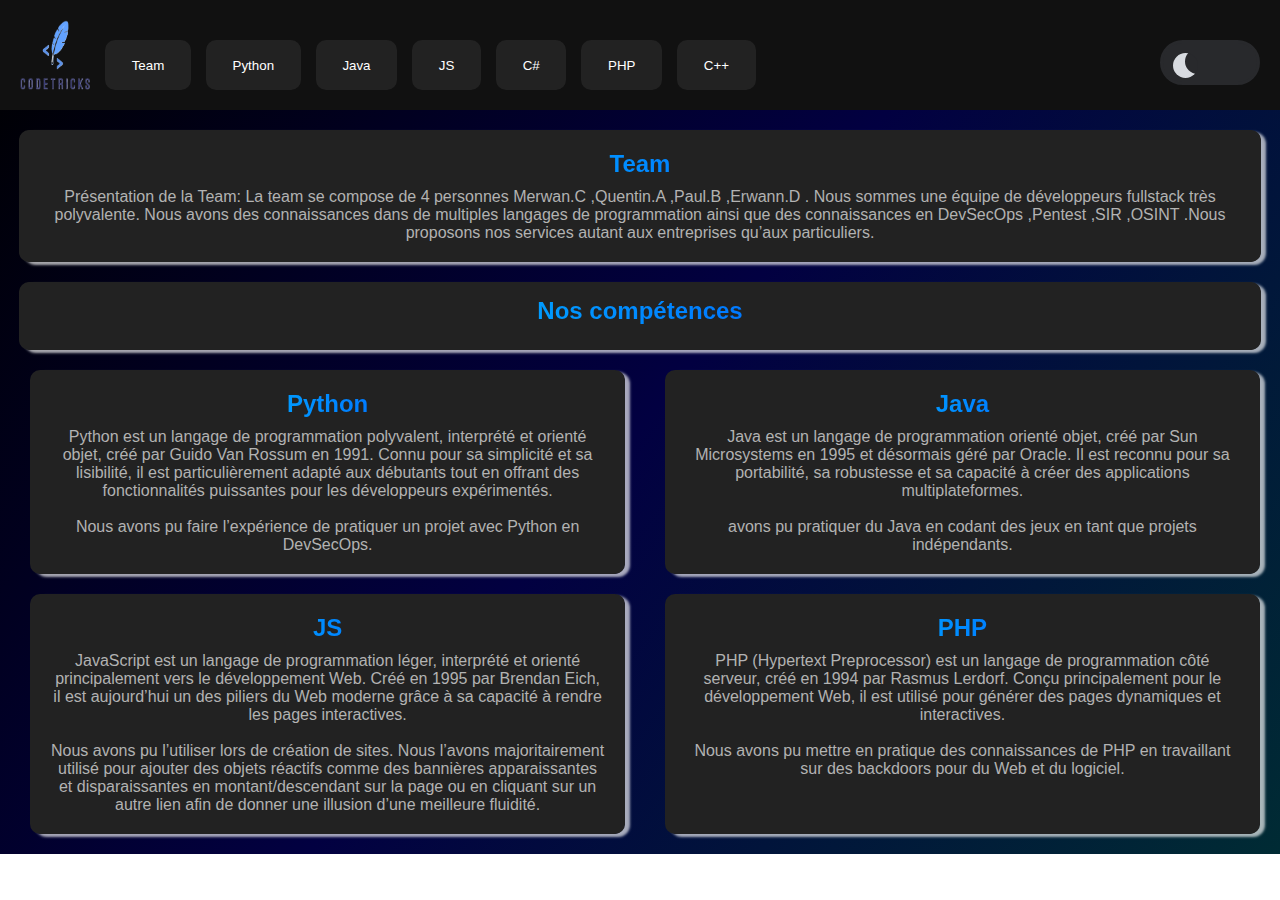
==== commit d57a4301: "d" ====
--- a/index.html
+++ b/index.html
@@ -82,7 +82,7 @@
         <br>
         <p>Nous avons pu mettre en pratique des connaissances de PHP en travaillant sur des backdoors pour du Web et du logiciel.</p>
       </div>
-    </a>d
+    </a>
   </div>
 
 </body>
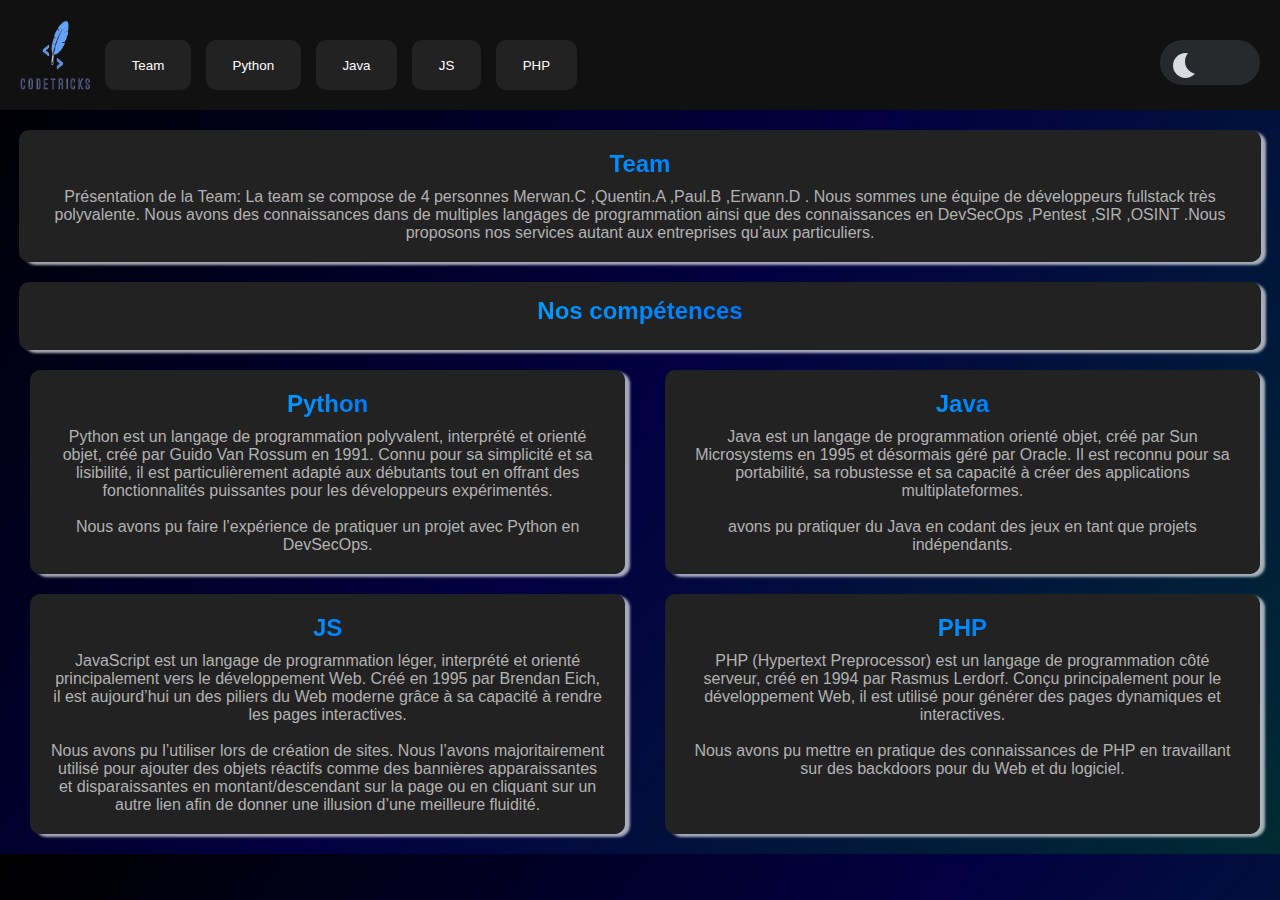
==== commit 75975866: "gf" ====
--- a/index.html
+++ b/index.html
@@ -17,9 +17,7 @@
       <a class="nav-link" href="#python"><button class="button-nav" role="button" style="text-decoration: none; color: inherit;">Python</button></a>
       <a class="nav-link" href="#java"><button class="button-nav" role="button" style="text-decoration: none; color: inherit;">Java</button></a>
       <a class="nav-link" href="#js"><button class="button-nav" role="button" style="text-decoration: none; color: inherit;">JS</button></a>
-      <a class="nav-link" href="#csh"><button class="button-nav" role="button" style="text-decoration: none; color: inherit;">C#</button></a>
       <a class="nav-link" href="#php"><button class="button-nav" role="button" style="text-decoration: none; color: inherit;">PHP</button></a>
-      <a class="nav-link" href="#cpp"><button class="button-nav" role="button" style="text-decoration: none; color: inherit;">C++</button></a>
       <div class="nightmode-toggle">
           <label class="switch-label">
             <input type="checkbox" class="checkbox" id="lightmode" onchange="checklightmode()">
--- a/Style/style.css
+++ b/Style/style.css
@@ -25,23 +25,14 @@
 }
 
 html{
-  height: auto;
   scroll-behavior: smooth;
-  font-family: Arial, sans-serif;
-  background-color: var(--background-main);
-  background: var(--background-gradient);
-  background-repeat: no-repeat;
-  background-size: cover;
-  background-position: center;
-  color: var(--text-color);
 }
 
 body {
   font-family: Arial, sans-serif;
   background-color: var(--background-main);
   background: var(--background-gradient);
-  background-repeat: no-repeat;
-  background-size: cover;
+  background-size:auto;
   background-position: center;
   color: var(--text-color);
 }
